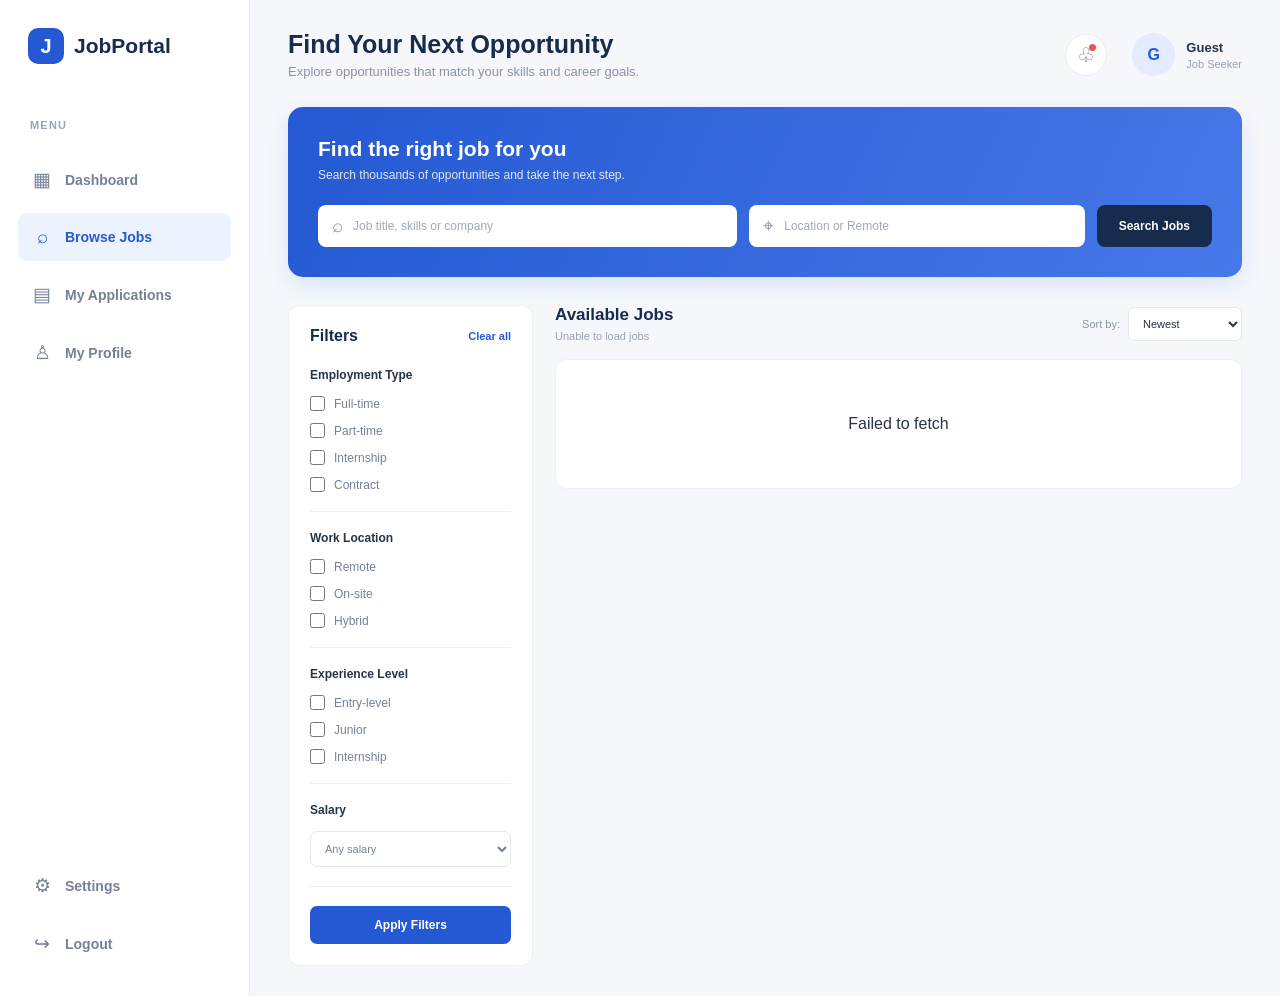
==== Applicant files/job-listings.html @ 74ccf9e0 "initia frontend commit" ====
<!DOCTYPE html>
<html lang="en">
<head>
    <meta charset="UTF-8">
    <meta name="viewport" content="width=device-width, initial-scale=1.0">
    <title>Document</title>
    <link rel="stylesheet" href="job-listings.css">
    <script src="job-listings.js" defer></script>
</head>
<body>
    <div class="dashboard-container">
        <aside class="sidebar">

            <a href="job-seeker-dashboard.html" class="logo">

                <span class="logo-icon">J</span>

                <span>JobPortal</span>

            </a>

            <div class="sidebar-menu">

                <p class="menu-heading">MENU</p>

                <a href="job-seeker-dashboard.html" class="nav-link">

                    <span>▦</span>

                    Dashboard

                </a>

                <a href="job-listings.html" class="nav-link active">

                    <span>⌕</span>

                    Browse Jobs

                </a>

                <a href="my-applications.html" class="nav-link">

                    <span>▤</span>

                    My Applications

                </a>

                <a href="job-seeker-dashboard.html#profile" class="nav-link">

                    <span>♙</span>

                    My Profile

                </a>

            </div>

            <div class="sidebar-bottom">

                <a href="job-seeker-dashboard.html#settings" class="nav-link">

                    <span>⚙</span>

                    Settings

                </a>

                <a href="index.html" class="nav-link logout-link" id="logoutButton">

                    <span>↪</span>

                    Logout

                </a>

            </div>

        </aside>        
        <main class="main-content">
            <header class="top-header">

                <div class="page-title">

                    <h1>Find Your Next Opportunity</h1>

                    <p>Explore opportunities that match your skills and career goals.</p>

                </div>

                <div class="header-actions">

                    <button class="notification-button" aria-label="Notifications">

                        ♧

                        <span class="notification-dot"></span>

                    </button>

                    <div class="user-profile">

                        <div class="user-avatar" id="userAvatar">C</div>

                        <div class="user-details">

                            <h4 id="userName">Cynthia Vincent</h4>

                            <p>Job Seeker</p>

                        </div>

                    </div>

                </div>

            </header>
            <section class="search-section">

                <div class="search-heading">

                    <h2>Find the right job for you</h2>

                    <p>Search thousands of opportunities and take the next step.</p>

                </div>

                <form class="search-form" id="jobSearchForm">

                    <div class="search-input">

                        <span>⌕</span>

                        <input

                            type="text"

                            id="searchKeyword"

                            placeholder="Job title, skills or company"

                        >

                    </div>

                    <div class="search-input">

                        <span>⌖</span>

                        <input

                            type="text"

                            id="searchLocation"

                            placeholder="Location or Remote"

                        >

                    </div>

                    <button type="submit" class="search-button">

                        Search Jobs

                    </button>

                </form>

            </section>
            <div class="jobs-layout">
                <aside class="filters-panel">

                    <div class="filter-header">

                        <h2>Filters</h2>

                        <button type="button" id="clearFilters">Clear all</button>

                    </div>

                    <div class="filter-group">
                        <h3>Employment Type</h3>

                        <label>

                            <input type="checkbox" name="employmentType" value="Full-time">

                            Full-time

                        </label>

                        <label>

                            <input type="checkbox" name="employmentType" value="Part-time">

                            Part-time

                        </label>

                        <label>

                            <input type="checkbox" name="employmentType" value="Internship">

                            Internship

                        </label>

                        <label>

                            <input type="checkbox" name="employmentType" value="Contract">

                            Contract

                        </label>

                    </div>

                    <div class="filter-group">

                        <h3>Work Location</h3>

                        <label>

                            <input type="checkbox" name="workLocation" value="Remote">

                            Remote

                        </label>

                        <label>

                            <input type="checkbox" name="workLocation" value="On-site">

                            On-site

                        </label>

                        <label>

                            <input type="checkbox" name="workLocation" value="Hybrid">

                            Hybrid

                        </label>

                    </div>

                    <div class="filter-group">

                        <h3>Experience Level</h3>

                        <label>

                            <input type="checkbox" name="experienceLevel" value="Entry-level">

                            Entry-level

                        </label>

                        <label>

                            <input type="checkbox" name="experienceLevel" value="Junior">

                            Junior

                        </label>

                        <label>

                            <input type="checkbox" name="experienceLevel" value="Internship">

                            Internship

                        </label>

                    </div>

                    <div class="filter-group">

                        <h3>Salary</h3>

                        <select id="salaryFilter">

                            <option value="">Any salary</option>

                            <option value="50000">₦50,000 and above</option>

                            <option value="100000">₦100,000 and above</option>

                            <option value="200000">₦200,000 and above</option>

                        </select>

                    </div>

                    <button type="button" class="apply-filters" id="applyFilters">

                        Apply Filters

                    </button>

                </aside>
                <section class="jobs-content">

                    <div class="jobs-header">

                        <div>

                            <h2>Available Jobs</h2>

                            <p id="jobsCount">Showing available opportunities</p>

                        </div>

                        <div class="sort-container">

                            <label for="sortJobs">Sort by:</label>

                            <select id="sortJobs">

                                <option value="newest">Newest</option>

                                <option value="oldest">Oldest</option>

                                <option value="salary-high">Highest Salary</option>

                                <option value="salary-low">Lowest Salary</option>

                            </select>

                        </div>

                    </div>
                    <div class="jobs-list" id="jobsList">
                         </div>
                    <div class="empty-state" id="emptyState" hidden>

                        <div class="empty-icon">⌕</div>

                        <h3>No jobs found</h3>

                        <p>Try changing your search or filters to find more opportunities.</p>

                        <button type="button" id="resetSearch">Reset Search</button>

                    </div>

                </section>

            </div>

        </main>

    </div>
</body>
</html>
---- Applicant files/job-listings.css ----
:root {
    --page-bg: #f5f7fb;
    --sidebar-bg: #ffffff;
    --card-bg: #ffffff;
    --text-primary: #172b4d;
    --text-heading: #26344a;
    --text-secondary: #758197;
    --text-muted: #8994a5;
    --text-faint: #9aa4b2;
    --border-color: #e9edf3;
    --border-soft: #edf0f5;
    --border-light: #f0f2f6;
    --soft-bg: #f3f5f9;
    --input-bg: #ffffff;
    --input-border: #e4e9f0;
    --active-bg: #edf2ff;
    --accent: #2459d3;
    --accent-hover: #1948b6;
    --accent-text: #2459d3;
    --avatar-bg: #e4ebff;
    --placeholder: #a0a9b6;
    --save-bg: #ffffff;
    --save-border: #e4e9f0;
}

body.dark-mode {
    --page-bg: #0f172a;
    --sidebar-bg: #172338;
    --card-bg: #1e293b;
    --text-primary: #f1f5f9;
    --text-heading: #e2e8f0;
    --text-secondary: #cbd5e1;
    --text-muted: #a0aec0;
    --text-faint: #94a3b8;
    --border-color: #334155;
    --border-soft: #334155;
    --border-light: #334155;
    --soft-bg: #273449;
    --input-bg: #172338;
    --input-border: #475569;
    --active-bg: #263b5b;
    --accent: #60a5fa;
    --accent-hover: #3b82f6;
    --accent-text: #60a5fa;
    --avatar-bg: #263b5b;
    --placeholder: #94a3b8;
    --save-bg: #172338;
    --save-border: #475569;
}

* {
    margin: 0;
    padding: 0;
    box-sizing: border-box;
}

body {
    font-family: "Segoe UI", Arial, sans-serif;
    background: var(--page-bg);
    color: var(--text-heading);
    transition: background 0.2s ease, color 0.2s ease;
}

a {
    text-decoration: none;
    color: inherit;
}

button,
input,
select {
    font: inherit;
}

button {
    cursor: pointer;
}

.dashboard-container {
    display: flex;
    min-height: 100vh;
}

.sidebar {
    width: 250px;
    background: var(--sidebar-bg);
    border-right: 1px solid var(--border-color);
    padding: 28px 18px;
    display: flex;
    flex-direction: column;
    flex-shrink: 0;
}

.logo {
    display: flex;
    align-items: center;
    gap: 10px;
    font-size: 21px;
    font-weight: 750;
    color: var(--text-primary);
    padding: 0 10px;
    margin-bottom: 55px;
}

.logo-icon {
    width: 36px;
    height: 36px;
    background: #2459d3;
    color: #ffffff;
    border-radius: 10px;
    display: flex;
    align-items: center;
    justify-content: center;
    font-size: 20px;
}

.menu-heading {
    color: var(--text-faint);
    font-size: 11px;
    font-weight: 700;
    letter-spacing: 1.2px;
    padding: 0 12px;
    margin-bottom: 15px;
}

.sidebar-menu {
    display: flex;
    flex-direction: column;
    gap: 9px;
}

.nav-link {
    display: flex;
    align-items: center;
    gap: 13px;
    padding: 13px 14px;
    color: var(--text-secondary);
    font-size: 14px;
    font-weight: 550;
    border-radius: 9px;
    transition: 0.2s ease;
}

.nav-link span {
    font-size: 19px;
    width: 20px;
    text-align: center;
}

.nav-link:hover,
.nav-link.active {
    background: var(--active-bg);
    color: var(--accent-text);
}

.sidebar-bottom {
    margin-top: auto;
    display: flex;
    flex-direction: column;
    gap: 9px;
    padding-top: 35px;
}

.logout-link:hover {
    background: #fff0f0;
    color: #dc4545;
}

.main-content {
    flex: 1;
    min-width: 0;
    padding: 30px 38px;
}

.top-header {
    display: flex;
    align-items: center;
    justify-content: space-between;
    margin-bottom: 28px;
}

.page-title h1 {
    font-size: 25px;
    font-weight: 750;
    color: var(--text-primary);
    margin-bottom: 5px;
}

.page-title p {
    color: var(--text-muted);
    font-size: 13px;
}

.header-actions {
    display: flex;
    align-items: center;
    gap: 25px;
}

.notification-button {
    position: relative;
    background: var(--card-bg);
    border: 1px solid var(--border-color);
    width: 42px;
    height: 42px;
    border-radius: 50%;
    color: var(--text-secondary);
    font-size: 20px;
}

.notification-dot {
    position: absolute;
    top: 9px;
    right: 10px;
    width: 7px;
    height: 7px;
    background: #ed5555;
    border-radius: 50%;
}

.user-profile {
    display: flex;
    align-items: center;
    gap: 11px;
}

.user-avatar {
    width: 43px;
    height: 43px;
    border-radius: 50%;
    background: var(--avatar-bg);
    color: var(--accent-text);
    display: flex;
    align-items: center;
    justify-content: center;
    font-weight: 750;
    font-size: 16px;
}

.user-details h4 {
    color: var(--text-heading);
    font-size: 13px;
    margin-bottom: 3px;
}

.user-details p {
    color: var(--text-faint);
    font-size: 11px;
}

.search-section {
    background: linear-gradient(115deg, #2459d3, #4778e8);
    padding: 30px;
    border-radius: 15px;
    color: #ffffff;
    margin-bottom: 28px;
    box-shadow: 0 8px 22px rgba(36, 89, 211, 0.12);
}

.search-heading h2 {
    font-size: 21px;
    margin-bottom: 7px;
}

.search-heading p {
    font-size: 12px;
    opacity: 0.85;
    margin-bottom: 23px;
}

.search-form {
    display: grid;
    grid-template-columns: 1fr 0.8fr auto;
    gap: 12px;
}

.search-input {
    display: flex;
    align-items: center;
    gap: 10px;
    background: #ffffff;
    padding: 0 14px;
    border-radius: 8px;
    color: #8994a5;
}

.search-input span {
    font-size: 19px;
}

.search-input input {
    width: 100%;
    border: none;
    outline: none;
    padding: 14px 0;
    color: #26344a;
    font-size: 12px;
    background: transparent;
}

.search-input input::placeholder {
    color: #a0a9b6;
}

.search-button {
    background: #172b4d;
    color: #ffffff;
    border: none;
    padding: 0 22px;
    border-radius: 8px;
    font-size: 12px;
    font-weight: 700;
    transition: 0.2s ease;
}

.search-button:hover {
    background: #0f1e36;
}

.jobs-layout {
    display: grid;
    grid-template-columns: 245px 1fr;
    gap: 22px;
    align-items: start;
}

.filters-panel {
    background: var(--card-bg);
    border: 1px solid var(--border-soft);
    border-radius: 12px;
    padding: 21px;
}

.filter-header {
    display: flex;
    justify-content: space-between;
    align-items: center;
    margin-bottom: 23px;
}

.filter-header h2 {
    font-size: 16px;
    color: var(--text-primary);
}

.filter-header button {
    border: none;
    background: transparent;
    color: var(--accent-text);
    font-size: 11px;
    font-weight: 650;
}

.filter-group {
    border-bottom: 1px solid var(--border-soft);
    padding-bottom: 19px;
    margin-bottom: 19px;
}

.filter-group h3 {
    font-size: 12px;
    color: var(--text-heading);
    margin-bottom: 14px;
}

.filter-group label {
    display: flex;
    align-items: center;
    gap: 9px;
    color: var(--text-secondary);
    font-size: 12px;
    margin-bottom: 12px;
    cursor: pointer;
}

.filter-group label:last-child {
    margin-bottom: 0;
}

.filter-group input[type="checkbox"] {
    width: 15px;
    height: 15px;
    accent-color: #2459d3;
    cursor: pointer;
}

.filter-group select {
    width: 100%;
    padding: 10px;
    border: 1px solid var(--input-border);
    border-radius: 7px;
    outline: none;
    color: var(--text-secondary);
    font-size: 11px;
    background: var(--input-bg);
}

.apply-filters {
    width: 100%;
    background: #2459d3;
    color: #ffffff;
    border: none;
    padding: 12px;
    border-radius: 7px;
    font-size: 12px;
    font-weight: 650;
    transition: 0.2s ease;
}

.apply-filters:hover {
    background: #1948b6;
}

.jobs-content {
    min-width: 0;
}

.jobs-header {
    display: flex;
    justify-content: space-between;
    align-items: center;
    gap: 15px;
    margin-bottom: 17px;
}

.jobs-header h2 {
    color: var(--text-primary);
    font-size: 17px;
    margin-bottom: 5px;
}

.jobs-header p {
    color: var(--text-faint);
    font-size: 11px;
}

.sort-container {
    display: flex;
    align-items: center;
    gap: 8px;
    color: var(--text-muted);
    font-size: 11px;
}

.sort-container select {
    padding: 9px 10px;
    border: 1px solid var(--input-border);
    border-radius: 7px;
    outline: none;
    background: var(--input-bg);
    color: var(--text-heading);
    font-size: 11px;
}

.jobs-list {
    display: flex;
    flex-direction: column;
    gap: 14px;
}

.job-card {
    background: var(--card-bg);
    border: 1px solid var(--border-soft);
    border-radius: 12px;
    padding: 21px;
    transition: 0.2s ease;
}

.job-card:hover {
    border-color: #c9d7fa;
    box-shadow: 0 5px 18px rgba(36, 89, 211, 0.06);
    transform: translateY(-2px);
}

.job-card-header {
    display: flex;
    align-items: flex-start;
    gap: 13px;
    margin-bottom: 15px;
}

.job-company-logo {
    width: 45px;
    height: 45px;
    background: var(--active-bg);
    color: var(--accent-text);
    border-radius: 10px;
    display: flex;
    align-items: center;
    justify-content: center;
    font-size: 18px;
    font-weight: 750;
    flex-shrink: 0;
}

.job-title-info {
    flex: 1;
    min-width: 0;
}

.job-title-info h3 {
    font-size: 14px;
    color: var(--text-heading);
    margin-bottom: 5px;
}

.job-title-info p {
    font-size: 11px;
    color: var(--text-muted);
}

.save-job {
    background: var(--save-bg);
    border: 1px solid var(--save-border);
    width: 34px;
    height: 34px;
    border-radius: 8px;
    color: var(--text-muted);
    font-size: 18px;
    flex-shrink: 0;
}

.save-job.saved {
    background: #fff0f1;
    border-color: #ffd9df;
    color: #e75c70;
}

.job-description {
    color: var(--text-secondary);
    font-size: 12px;
    line-height: 1.7;
    margin-bottom: 15px;
}

.job-details {
    display: flex;
    flex-wrap: wrap;
    gap: 9px;
    margin-bottom: 16px;
}

.job-details span {
    background: var(--soft-bg);
    color: var(--text-secondary);
    padding: 6px 9px;
    border-radius: 5px;
    font-size: 10px;
}

.job-card-footer {
    display: flex;
    align-items: center;
    justify-content: space-between;
    gap: 12px;
    border-top: 1px solid var(--border-light);
    padding-top: 15px;
}

.job-salary {
    color: var(--accent-text);
    font-size: 12px;
    font-weight: 700;
}

.apply-button {
    background: #2459d3;
    color: #ffffff;
    border: none;
    padding: 10px 16px;
    border-radius: 7px;
    font-size: 11px;
    font-weight: 650;
}

.apply-button:hover {
    background: #1948b6;
}

.applied-button {
    background: #e9f8f0;
    color: #219b64;
    cursor: default;
}

.empty-state {
    background: var(--card-bg);
    border: 1px solid var(--border-soft);
    border-radius: 12px;
    padding: 55px 20px;
    text-align: center;
}

.empty-state[hidden] {
    display: none;
}

.empty-icon {
    width: 55px;
    height: 55px;
    background: var(--active-bg);
    color: var(--accent-text);
    border-radius: 50%;
    display: flex;
    align-items: center;
    justify-content: center;
    font-size: 27px;
    margin: 0 auto 17px;
}

.empty-state h3 {
    color: var(--text-heading);
    font-size: 16px;
    margin-bottom: 8px;
}

.empty-state p {
    color: var(--text-muted);
    font-size: 12px;
    margin-bottom: 18px;
}

.empty-state button {
    background: #2459d3;
    color: #ffffff;
    border: none;
    border-radius: 7px;
    padding: 11px 18px;
    font-size: 11px;
}

@media (max-width: 1100px) {
    .main-content {
        padding: 25px;
    }

    .jobs-layout {
        grid-template-columns: 220px 1fr;
    }

    .search-form {
        grid-template-columns: 1fr 1fr;
    }

    .search-button {
        padding: 13px;
        grid-column: span 2;
    }
}

@media (max-width: 850px) {
    .sidebar {
        width: 75px;
        padding: 22px 10px;
    }

    .logo {
        justify-content: center;
        padding: 0;
        margin-bottom: 45px;
    }

    .logo > span:last-child,
    .menu-heading,
    .nav-link:not(.active):not(.logout-link) {
        display: none;
    }

    .nav-link {
        justify-content: center;
        padding: 13px 5px;
    }

    .nav-link span {
        font-size: 20px;
    }

    .sidebar-bottom .nav-link {
        font-size: 0;
    }

    .sidebar-bottom .nav-link span {
        font-size: 20px;
    }

    .jobs-layout {
        grid-template-columns: 1fr;
    }

    .filters-panel {
        display: grid;
        grid-template-columns: repeat(2, 1fr);
        gap: 18px;
    }

    .filter-header {
        grid-column: 1 / -1;
        margin-bottom: 0;
    }

    .filter-group {
        margin-bottom: 0;
    }

    .apply-filters {
        grid-column: 1 / -1;
    }
}

@media (max-width: 550px) {
    .main-content {
        padding: 20px 15px;
    }

    .top-header {
        align-items: flex-start;
        gap: 12px;
    }

    .page-title h1 {
        font-size: 19px;
    }

    .page-title p {
        font-size: 11px;
    }

    .header-actions {
        gap: 9px;
    }

    .user-details {
        display: none;
    }

    .search-section {
        padding: 22px 17px;
    }

    .search-heading h2 {
        font-size: 18px;
    }

    .search-form {
        grid-template-columns: 1fr;
    }

    .search-button {
        grid-column: auto;
    }

    .filters-panel {
        grid-template-columns: 1fr;
    }

    .filter-header,
    .apply-filters {
        grid-column: auto;
    }

    .jobs-header {
        align-items: flex-start;
        flex-direction: column;
    }

    .job-card {
        padding: 16px;
    }

    .job-card-footer {
        align-items: flex-start;
        flex-direction: column;
    }

    .apply-button {
        width: 100%;
    }
}
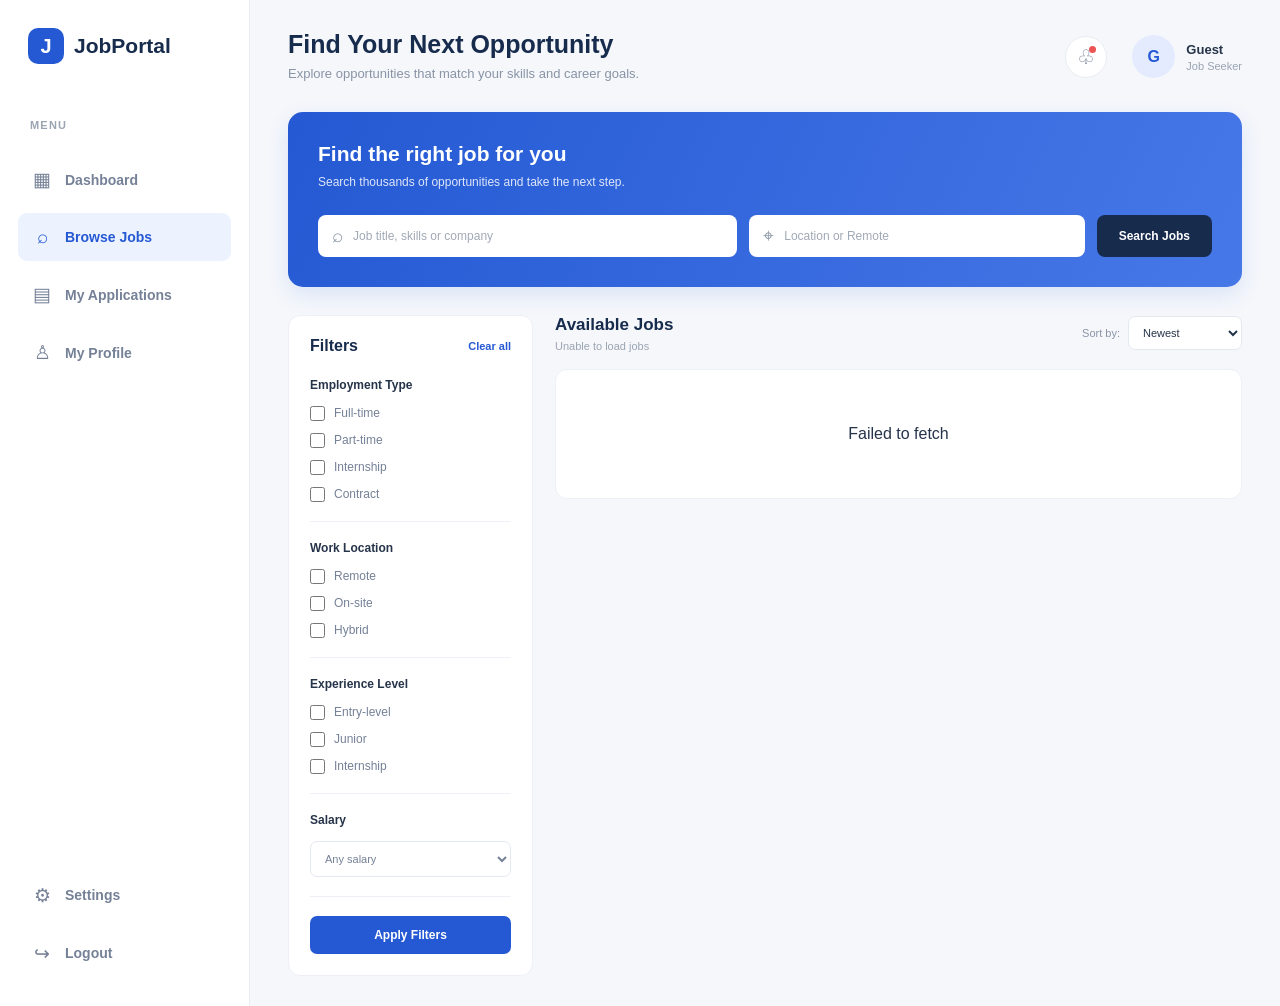
==== commit 944c6d9d: "commit change" ====
--- a/Applicant files/job-listings.html
+++ b/Applicant files/job-listings.html
@@ -3,7 +3,7 @@
 <head>
     <meta charset="UTF-8">
     <meta name="viewport" content="width=device-width, initial-scale=1.0">
-    <title>Document</title>
+    <title>Browse Jobs | JobPortal</title>
     <link rel="stylesheet" href="job-listings.css">
     <script src="job-listings.js" defer></script>
 </head>
@@ -11,348 +11,230 @@
     <div class="dashboard-container">
         <aside class="sidebar">
 
+            <input type="checkbox" id="mobileMenuToggle" class="mobile-menu-toggle">
+
             <a href="job-seeker-dashboard.html" class="logo">
-
                 <span class="logo-icon">J</span>
-
                 <span>JobPortal</span>
-
             </a>
 
-            <div class="sidebar-menu">
-
-                <p class="menu-heading">MENU</p>
-
-                <a href="job-seeker-dashboard.html" class="nav-link">
-
-                    <span>▦</span>
-
-                    Dashboard
-
-                </a>
-
-                <a href="job-listings.html" class="nav-link active">
-
-                    <span>⌕</span>
-
-                    Browse Jobs
-
-                </a>
-
-                <a href="my-applications.html" class="nav-link">
-
-                    <span>▤</span>
-
-                    My Applications
-
-                </a>
-
-                <a href="job-seeker-dashboard.html#profile" class="nav-link">
-
-                    <span>♙</span>
-
-                    My Profile
-
-                </a>
-
+            <label for="mobileMenuToggle" class="menu-toggle-button" aria-label="Toggle navigation">
+                <span></span>
+                <span></span>
+                <span></span>
+            </label>
+
+            <div class="mobile-menu">
+                <div class="sidebar-menu">
+                    <p class="menu-heading">MENU</p>
+
+                    <a href="job-seeker-dashboard.html" class="nav-link">
+                        <span>▦</span>
+                        Dashboard
+                    </a>
+
+                    <a href="job-listings.html" class="nav-link active">
+                        <span>⌕</span>
+                        Browse Jobs
+                    </a>
+
+                    <a href="my-applications.html" class="nav-link">
+                        <span>▤</span>
+                        My Applications
+                    </a>
+
+                    <a href="job-seeker-dashboard.html#profile" class="nav-link">
+                        <span>♙</span>
+                        My Profile
+                    </a>
+                </div>
+
+                <div class="sidebar-bottom">
+                    <a href="job-seeker-dashboard.html#settings" class="nav-link">
+                        <span>⚙</span>
+                        Settings
+                    </a>
+
+                    <a href="index.html" class="nav-link logout-link" id="logoutButton">
+                        <span>↪</span>
+                        Logout
+                    </a>
+                </div>
             </div>
-
-            <div class="sidebar-bottom">
-
-                <a href="job-seeker-dashboard.html#settings" class="nav-link">
-
-                    <span>⚙</span>
-
-                    Settings
-
-                </a>
-
-                <a href="index.html" class="nav-link logout-link" id="logoutButton">
-
-                    <span>↪</span>
-
-                    Logout
-
-                </a>
-
-            </div>
-
-        </aside>        
+        </aside>
+
         <main class="main-content">
             <header class="top-header">
-
                 <div class="page-title">
-
                     <h1>Find Your Next Opportunity</h1>
-
                     <p>Explore opportunities that match your skills and career goals.</p>
-
                 </div>
 
                 <div class="header-actions">
-
                     <button class="notification-button" aria-label="Notifications">
-
                         ♧
-
                         <span class="notification-dot"></span>
-
                     </button>
 
                     <div class="user-profile">
-
                         <div class="user-avatar" id="userAvatar">C</div>
-
                         <div class="user-details">
-
                             <h4 id="userName">Cynthia Vincent</h4>
-
                             <p>Job Seeker</p>
-
                         </div>
-
-                    </div>
-
-                </div>
-
+                    </div>
+                </div>
             </header>
+
             <section class="search-section">
-
                 <div class="search-heading">
-
                     <h2>Find the right job for you</h2>
-
                     <p>Search thousands of opportunities and take the next step.</p>
-
                 </div>
 
                 <form class="search-form" id="jobSearchForm">
-
                     <div class="search-input">
-
                         <span>⌕</span>
-
                         <input
-
                             type="text"
-
                             id="searchKeyword"
-
                             placeholder="Job title, skills or company"
-
                         >
-
                     </div>
 
                     <div class="search-input">
-
                         <span>⌖</span>
-
                         <input
-
                             type="text"
-
                             id="searchLocation"
-
                             placeholder="Location or Remote"
-
                         >
-
                     </div>
 
                     <button type="submit" class="search-button">
-
                         Search Jobs
-
                     </button>
-
                 </form>
-
             </section>
+
             <div class="jobs-layout">
                 <aside class="filters-panel">
-
                     <div class="filter-header">
-
                         <h2>Filters</h2>
-
                         <button type="button" id="clearFilters">Clear all</button>
-
                     </div>
 
                     <div class="filter-group">
                         <h3>Employment Type</h3>
 
                         <label>
-
                             <input type="checkbox" name="employmentType" value="Full-time">
-
                             Full-time
-
-                        </label>
-
-                        <label>
-
+                        </label>
+
+                        <label>
                             <input type="checkbox" name="employmentType" value="Part-time">
-
                             Part-time
-
-                        </label>
-
-                        <label>
-
+                        </label>
+
+                        <label>
                             <input type="checkbox" name="employmentType" value="Internship">
-
                             Internship
-
-                        </label>
-
-                        <label>
-
+                        </label>
+
+                        <label>
                             <input type="checkbox" name="employmentType" value="Contract">
-
                             Contract
-
-                        </label>
-
-                    </div>
-
-                    <div class="filter-group">
-
+                        </label>
+                    </div>
+
+                    <div class="filter-group">
                         <h3>Work Location</h3>
 
                         <label>
-
                             <input type="checkbox" name="workLocation" value="Remote">
-
                             Remote
-
-                        </label>
-
-                        <label>
-
+                        </label>
+
+                        <label>
                             <input type="checkbox" name="workLocation" value="On-site">
-
                             On-site
-
-                        </label>
-
-                        <label>
-
+                        </label>
+
+                        <label>
                             <input type="checkbox" name="workLocation" value="Hybrid">
-
                             Hybrid
-
-                        </label>
-
-                    </div>
-
-                    <div class="filter-group">
-
+                        </label>
+                    </div>
+
+                    <div class="filter-group">
                         <h3>Experience Level</h3>
 
                         <label>
-
                             <input type="checkbox" name="experienceLevel" value="Entry-level">
-
                             Entry-level
-
-                        </label>
-
-                        <label>
-
+                        </label>
+
+                        <label>
                             <input type="checkbox" name="experienceLevel" value="Junior">
-
                             Junior
-
-                        </label>
-
-                        <label>
-
+                        </label>
+
+                        <label>
                             <input type="checkbox" name="experienceLevel" value="Internship">
-
                             Internship
-
-                        </label>
-
-                    </div>
-
-                    <div class="filter-group">
-
+                        </label>
+                    </div>
+
+                    <div class="filter-group">
                         <h3>Salary</h3>
 
                         <select id="salaryFilter">
-
                             <option value="">Any salary</option>
-
                             <option value="50000">₦50,000 and above</option>
-
                             <option value="100000">₦100,000 and above</option>
-
                             <option value="200000">₦200,000 and above</option>
-
                         </select>
-
                     </div>
 
                     <button type="button" class="apply-filters" id="applyFilters">
-
                         Apply Filters
-
                     </button>
-
                 </aside>
+
                 <section class="jobs-content">
-
                     <div class="jobs-header">
-
                         <div>
-
                             <h2>Available Jobs</h2>
-
                             <p id="jobsCount">Showing available opportunities</p>
-
                         </div>
 
                         <div class="sort-container">
-
                             <label for="sortJobs">Sort by:</label>
 
                             <select id="sortJobs">
-
                                 <option value="newest">Newest</option>
-
                                 <option value="oldest">Oldest</option>
-
                                 <option value="salary-high">Highest Salary</option>
-
                                 <option value="salary-low">Lowest Salary</option>
-
                             </select>
-
                         </div>
-
-                    </div>
-                    <div class="jobs-list" id="jobsList">
-                         </div>
+                    </div>
+
+                    <div class="jobs-list" id="jobsList"></div>
+
                     <div class="empty-state" id="emptyState" hidden>
-
                         <div class="empty-icon">⌕</div>
-
                         <h3>No jobs found</h3>
-
                         <p>Try changing your search or filters to find more opportunities.</p>
 
-                        <button type="button" id="resetSearch">Reset Search</button>
-
-                    </div>
-
+                        <button type="button" id="resetSearch">
+                            Reset Search
+                        </button>
+                    </div>
                 </section>
-
             </div>
-
         </main>
-
     </div>
 </body>
 </html>
--- a/Applicant files/job-listings.css
+++ b/Applicant files/job-listings.css
@@ -54,11 +54,19 @@
     box-sizing: border-box;
 }
 
+html {
+    width: 100%;
+    overflow-x: hidden;
+}
+
 body {
+    width: 100%;
+    min-height: 100vh;
     font-family: "Segoe UI", Arial, sans-serif;
     background: var(--page-bg);
     color: var(--text-heading);
     transition: background 0.2s ease, color 0.2s ease;
+    overflow-x: hidden;
 }
 
 a {
@@ -79,10 +87,12 @@
 .dashboard-container {
     display: flex;
     min-height: 100vh;
+    width: 100%;
 }
 
 .sidebar {
     width: 250px;
+    min-height: 100vh;
     background: var(--sidebar-bg);
     border-right: 1px solid var(--border-color);
     padding: 28px 18px;
@@ -112,6 +122,16 @@
     align-items: center;
     justify-content: center;
     font-size: 20px;
+    flex-shrink: 0;
+}
+
+.mobile-menu-toggle,
+.menu-toggle-button {
+    display: none;
+}
+
+.mobile-menu {
+    display: contents;
 }
 
 .menu-heading {
@@ -145,6 +165,7 @@
     font-size: 19px;
     width: 20px;
     text-align: center;
+    flex-shrink: 0;
 }
 
 .nav-link:hover,
@@ -176,7 +197,12 @@
     display: flex;
     align-items: center;
     justify-content: space-between;
+    gap: 20px;
     margin-bottom: 28px;
+}
+
+.page-title {
+    min-width: 0;
 }
 
 .page-title h1 {
@@ -189,12 +215,14 @@
 .page-title p {
     color: var(--text-muted);
     font-size: 13px;
+    line-height: 1.5;
 }
 
 .header-actions {
     display: flex;
     align-items: center;
     gap: 25px;
+    flex-shrink: 0;
 }
 
 .notification-button {
@@ -206,6 +234,7 @@
     border-radius: 50%;
     color: var(--text-secondary);
     font-size: 20px;
+    flex-shrink: 0;
 }
 
 .notification-dot {
@@ -235,6 +264,7 @@
     justify-content: center;
     font-weight: 750;
     font-size: 16px;
+    flex-shrink: 0;
 }
 
 .user-details h4 {
@@ -264,6 +294,7 @@
 
 .search-heading p {
     font-size: 12px;
+    line-height: 1.6;
     opacity: 0.85;
     margin-bottom: 23px;
 }
@@ -278,6 +309,7 @@
     display: flex;
     align-items: center;
     gap: 10px;
+    min-width: 0;
     background: #ffffff;
     padding: 0 14px;
     border-radius: 8px;
@@ -286,10 +318,12 @@
 
 .search-input span {
     font-size: 19px;
+    flex-shrink: 0;
 }
 
 .search-input input {
     width: 100%;
+    min-width: 0;
     border: none;
     outline: none;
     padding: 14px 0;
@@ -311,6 +345,7 @@
     font-size: 12px;
     font-weight: 700;
     transition: 0.2s ease;
+    white-space: nowrap;
 }
 
 .search-button:hover {
@@ -319,7 +354,7 @@
 
 .jobs-layout {
     display: grid;
-    grid-template-columns: 245px 1fr;
+    grid-template-columns: 245px minmax(0, 1fr);
     gap: 22px;
     align-items: start;
 }
@@ -329,6 +364,7 @@
     border: 1px solid var(--border-soft);
     border-radius: 12px;
     padding: 21px;
+    min-width: 0;
 }
 
 .filter-header {
@@ -382,10 +418,12 @@
     height: 15px;
     accent-color: #2459d3;
     cursor: pointer;
+    flex-shrink: 0;
 }
 
 .filter-group select {
     width: 100%;
+    max-width: 100%;
     padding: 10px;
     border: 1px solid var(--input-border);
     border-radius: 7px;
@@ -413,6 +451,7 @@
 
 .jobs-content {
     min-width: 0;
+    width: 100%;
 }
 
 .jobs-header {
@@ -440,9 +479,11 @@
     gap: 8px;
     color: var(--text-muted);
     font-size: 11px;
+    flex-shrink: 0;
 }
 
 .sort-container select {
+    max-width: 100%;
     padding: 9px 10px;
     border: 1px solid var(--input-border);
     border-radius: 7px;
@@ -456,9 +497,12 @@
     display: flex;
     flex-direction: column;
     gap: 14px;
+    min-width: 0;
 }
 
 .job-card {
+    width: 100%;
+    min-width: 0;
     background: var(--card-bg);
     border: 1px solid var(--border-soft);
     border-radius: 12px;
@@ -477,6 +521,7 @@
     align-items: flex-start;
     gap: 13px;
     margin-bottom: 15px;
+    min-width: 0;
 }
 
 .job-company-logo {
@@ -502,11 +547,13 @@
     font-size: 14px;
     color: var(--text-heading);
     margin-bottom: 5px;
+    overflow-wrap: anywhere;
 }
 
 .job-title-info p {
     font-size: 11px;
     color: var(--text-muted);
+    overflow-wrap: anywhere;
 }
 
 .save-job {
@@ -531,6 +578,7 @@
     font-size: 12px;
     line-height: 1.7;
     margin-bottom: 15px;
+    overflow-wrap: anywhere;
 }
 
 .job-details {
@@ -546,6 +594,8 @@
     padding: 6px 9px;
     border-radius: 5px;
     font-size: 10px;
+    max-width: 100%;
+    overflow-wrap: anywhere;
 }
 
 .job-card-footer {
@@ -561,6 +611,7 @@
     color: var(--accent-text);
     font-size: 12px;
     font-weight: 700;
+    overflow-wrap: anywhere;
 }
 
 .apply-button {
@@ -617,6 +668,7 @@
 .empty-state p {
     color: var(--text-muted);
     font-size: 12px;
+    line-height: 1.6;
     margin-bottom: 18px;
 }
 
@@ -635,7 +687,7 @@
     }
 
     .jobs-layout {
-        grid-template-columns: 220px 1fr;
+        grid-template-columns: 220px minmax(0, 1fr);
     }
 
     .search-form {
@@ -644,113 +696,263 @@
 
     .search-button {
         padding: 13px;
-        grid-column: span 2;
+        grid-column: 1 / -1;
     }
 }
 
 @media (max-width: 850px) {
+    .dashboard-container {
+        flex-direction: column;
+    }
+
     .sidebar {
-        width: 75px;
-        padding: 22px 10px;
+        width: 100%;
+        min-height: auto;
+        height: 70px;
+        flex-direction: row;
+        align-items: center;
+        justify-content: space-between;
+        padding: 12px 20px;
+        position: relative;
+        z-index: 100;
+        border-right: none;
+        border-bottom: 1px solid var(--border-color);
     }
 
     .logo {
+        margin: 0;
+        padding: 0;
+    }
+
+    .mobile-menu-toggle {
+        display: none;
+    }
+
+    .menu-toggle-button {
+        display: flex;
+        width: 42px;
+        height: 42px;
+        flex-direction: column;
         justify-content: center;
-        padding: 0;
-        margin-bottom: 45px;
-    }
-
-    .logo > span:last-child,
-    .menu-heading,
+        align-items: center;
+        gap: 5px;
+        cursor: pointer;
+        border-radius: 9px;
+        background: var(--active-bg);
+    }
+
+    .menu-toggle-button span {
+        width: 20px;
+        height: 2px;
+        background: var(--accent-text);
+        border-radius: 5px;
+        transition: 0.2s ease;
+    }
+
+    .mobile-menu {
+        display: none;
+        position: absolute;
+        top: 100%;
+        left: 0;
+        width: 100%;
+        padding: 18px 20px;
+        background: var(--sidebar-bg);
+        border-bottom: 1px solid var(--border-color);
+        box-shadow: 0 10px 20px rgba(0, 0, 0, 0.08);
+    }
+
+    .mobile-menu-toggle:checked ~ .mobile-menu {
+        display: block;
+    }
+
+    .mobile-menu-toggle:checked ~ .menu-toggle-button span:first-child {
+        transform: translateY(7px) rotate(45deg);
+    }
+
+    .mobile-menu-toggle:checked ~ .menu-toggle-button span:nth-child(2) {
+        opacity: 0;
+    }
+
+    .mobile-menu-toggle:checked ~ .menu-toggle-button span:last-child {
+        transform: translateY(-7px) rotate(-45deg);
+    }
+
+    .sidebar-menu {
+        display: flex;
+        flex-direction: column;
+        gap: 5px;
+    }
+
+    .menu-heading {
+        display: block;
+        margin: 0 0 9px;
+    }
+
+    .nav-link,
     .nav-link:not(.active):not(.logout-link) {
-        display: none;
-    }
-
-    .nav-link {
-        justify-content: center;
-        padding: 13px 5px;
+        display: flex;
+        justify-content: flex-start;
+        width: 100%;
+        padding: 13px 14px;
+        font-size: 14px;
+        white-space: normal;
     }
 
     .nav-link span {
-        font-size: 20px;
+        font-size: 19px;
+    }
+
+    .sidebar-bottom {
+        display: flex;
+        flex-direction: column;
+        gap: 5px;
+        margin-top: 12px;
+        padding-top: 12px;
+        border-top: 1px solid var(--border-soft);
     }
 
     .sidebar-bottom .nav-link {
-        font-size: 0;
-    }
-
-    .sidebar-bottom .nav-link span {
-        font-size: 20px;
+        font-size: 14px;
+    }
+
+    .main-content {
+        width: 100%;
+        padding: 25px 22px;
     }
 
     .jobs-layout {
-        grid-template-columns: 1fr;
+        grid-template-columns: 220px minmax(0, 1fr);
+        gap: 18px;
+    }
+}
+
+@media (max-width: 650px) {
+    .main-content {
+        padding: 22px 16px;
+    }
+
+    .jobs-layout {
+        grid-template-columns: minmax(0, 1fr);
     }
 
     .filters-panel {
         display: grid;
-        grid-template-columns: repeat(2, 1fr);
-        gap: 18px;
+        grid-template-columns: repeat(2, minmax(0, 1fr));
+        gap: 16px;
+    }
+
+    .filter-header,
+    .apply-filters {
+        grid-column: 1 / -1;
     }
 
     .filter-header {
-        grid-column: 1 / -1;
         margin-bottom: 0;
     }
 
     .filter-group {
         margin-bottom: 0;
     }
-
-    .apply-filters {
-        grid-column: 1 / -1;
-    }
 }
 
 @media (max-width: 550px) {
+    .sidebar {
+        padding: 12px 16px;
+        height: 66px;
+    }
+
+    .logo {
+        font-size: 20px;
+    }
+
+    .logo-icon {
+        width: 37px;
+        height: 37px;
+    }
+
+    .menu-toggle-button {
+        width: 40px;
+        height: 40px;
+    }
+
+    .mobile-menu {
+        padding: 16px;
+    }
+
     .main-content {
-        padding: 20px 15px;
+        padding: 20px 14px;
     }
 
     .top-header {
-        align-items: flex-start;
-        gap: 12px;
+        align-items: center;
+        gap: 10px;
+    }
+
+    .page-title {
+        min-width: 0;
     }
 
     .page-title h1 {
-        font-size: 19px;
+        font-size: 18px;
+        line-height: 1.3;
     }
 
     .page-title p {
         font-size: 11px;
+        line-height: 1.5;
     }
 
     .header-actions {
         gap: 9px;
     }
 
+    .notification-button {
+        width: 37px;
+        height: 37px;
+    }
+
+    .user-avatar {
+        width: 37px;
+        height: 37px;
+    }
+
     .user-details {
         display: none;
     }
 
     .search-section {
         padding: 22px 17px;
+        margin-bottom: 22px;
     }
 
     .search-heading h2 {
         font-size: 18px;
+        line-height: 1.4;
+    }
+
+    .search-heading p {
+        font-size: 12px;
+        line-height: 1.6;
     }
 
     .search-form {
-        grid-template-columns: 1fr;
+        grid-template-columns: minmax(0, 1fr);
+        gap: 11px;
+    }
+
+    .search-input {
+        min-width: 0;
+        min-height: 46px;
     }
 
     .search-button {
         grid-column: auto;
+        min-height: 46px;
     }
 
     .filters-panel {
-        grid-template-columns: 1fr;
+        grid-template-columns: minmax(0, 1fr);
+        padding: 18px;
     }
 
     .filter-header,
@@ -758,21 +960,86 @@
         grid-column: auto;
     }
 
+    .filter-header {
+        margin-bottom: 4px;
+    }
+
+    .filter-group {
+        padding-bottom: 16px;
+    }
+
     .jobs-header {
         align-items: flex-start;
         flex-direction: column;
+        gap: 12px;
+    }
+
+    .sort-container {
+        width: 100%;
+        justify-content: space-between;
+    }
+
+    .sort-container select {
+        flex: 1;
+        max-width: 190px;
     }
 
     .job-card {
         padding: 16px;
     }
 
+    .job-card-header {
+        gap: 10px;
+    }
+
+    .job-title-info h3 {
+        font-size: 14px;
+        line-height: 1.4;
+    }
+
+    .job-description {
+        font-size: 12px;
+    }
+
+    .job-details {
+        gap: 7px;
+    }
+
     .job-card-footer {
-        align-items: flex-start;
+        align-items: stretch;
         flex-direction: column;
     }
 
     .apply-button {
         width: 100%;
+        min-height: 42px;
+    }
+
+    .empty-state {
+        padding: 40px 16px;
+    }
+}
+
+@media (max-width: 360px) {
+    .main-content {
+        padding: 17px 11px;
+    }
+
+    .page-title h1 {
+        font-size: 16px;
+    }
+
+    .header-actions {
+        gap: 6px;
+    }
+
+    .notification-button,
+    .user-avatar {
+        width: 34px;
+        height: 34px;
+    }
+
+    .search-section {
+        padding: 19px 14px;
     }
 }
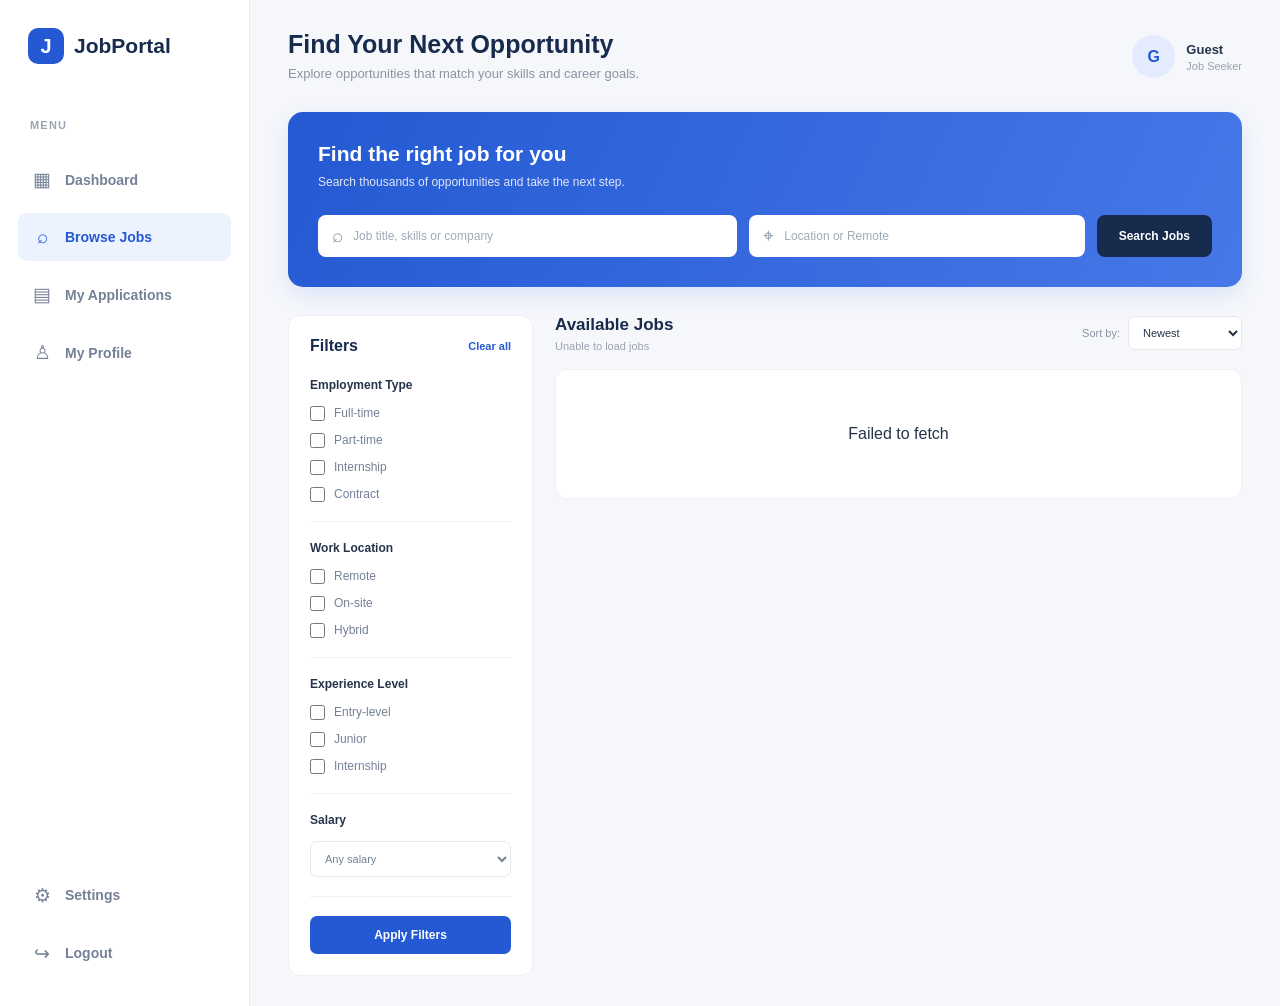
==== commit 07a0b169: "commit change" ====
--- a/Applicant files/job-listings.html
+++ b/Applicant files/job-listings.html
@@ -71,11 +71,6 @@
                 </div>
 
                 <div class="header-actions">
-                    <button class="notification-button" aria-label="Notifications">
-                        ♧
-                        <span class="notification-dot"></span>
-                    </button>
-
                     <div class="user-profile">
                         <div class="user-avatar" id="userAvatar">C</div>
                         <div class="user-details">
--- a/Applicant files/job-listings.css
+++ b/Applicant files/job-listings.css
@@ -1042,4 +1042,99 @@
     .search-section {
         padding: 19px 14px;
     }
+}
+.job-card-header {
+    display: flex !important;
+    align-items: flex-start !important;
+    justify-content: space-between !important;
+    gap: 20px !important;
+    margin-bottom: 20px !important;
+}
+
+.job-title-info {
+    flex: 1 !important;
+    min-width: 0 !important;
+    margin-right: 8px !important;
+}
+
+.save-job {
+    flex-shrink: 0 !important;
+    margin-left: 8px !important;
+    padding: 0 12px !important;
+    min-width: 75px !important;
+    white-space: nowrap !important;
+}
+
+.job-skills {
+    display: flex !important;
+    flex-wrap: wrap !important;
+    align-items: center !important;
+    gap: 12px 14px !important;
+    margin-top: 16px !important;
+    margin-bottom: 22px !important;
+    width: 100% !important;
+}
+
+.job-skills span {
+    display: inline-flex !important;
+    width: fit-content !important;
+    margin: 0 !important;
+    padding: 8px 12px !important;
+    line-height: 1.5 !important;
+    border-radius: 6px !important;
+    white-space: normal !important;
+}
+
+.job-card-footer {
+    display: flex !important;
+    align-items: center !important;
+    justify-content: space-between !important;
+    gap: 22px !important;
+    padding-top: 18px !important;
+}
+
+.job-salary-info {
+    display: flex !important;
+    flex-direction: column !important;
+    align-items: flex-start !important;
+    gap: 12px !important;
+    min-width: 0 !important;
+    flex: 1 !important;
+}
+
+.job-salary-info .job-salary {
+    display: block !important;
+    margin: 0 !important;
+    line-height: 1.6 !important;
+}
+
+.job-posted-date {
+    display: block !important;
+    margin-top: 3px !important;
+    line-height: 1.6 !important;
+}
+
+@media (max-width: 550px) {
+    .job-card-header {
+        gap: 14px !important;
+    }
+
+    .save-job {
+        min-width: 72px !important;
+        margin-left: 4px !important;
+    }
+
+    .job-skills {
+        gap: 10px 12px !important;
+        margin-top: 14px !important;
+        margin-bottom: 20px !important;
+    }
+
+    .job-card-footer {
+        gap: 18px !important;
+    }
+
+    .job-salary-info {
+        gap: 10px !important;
+    }
 }
